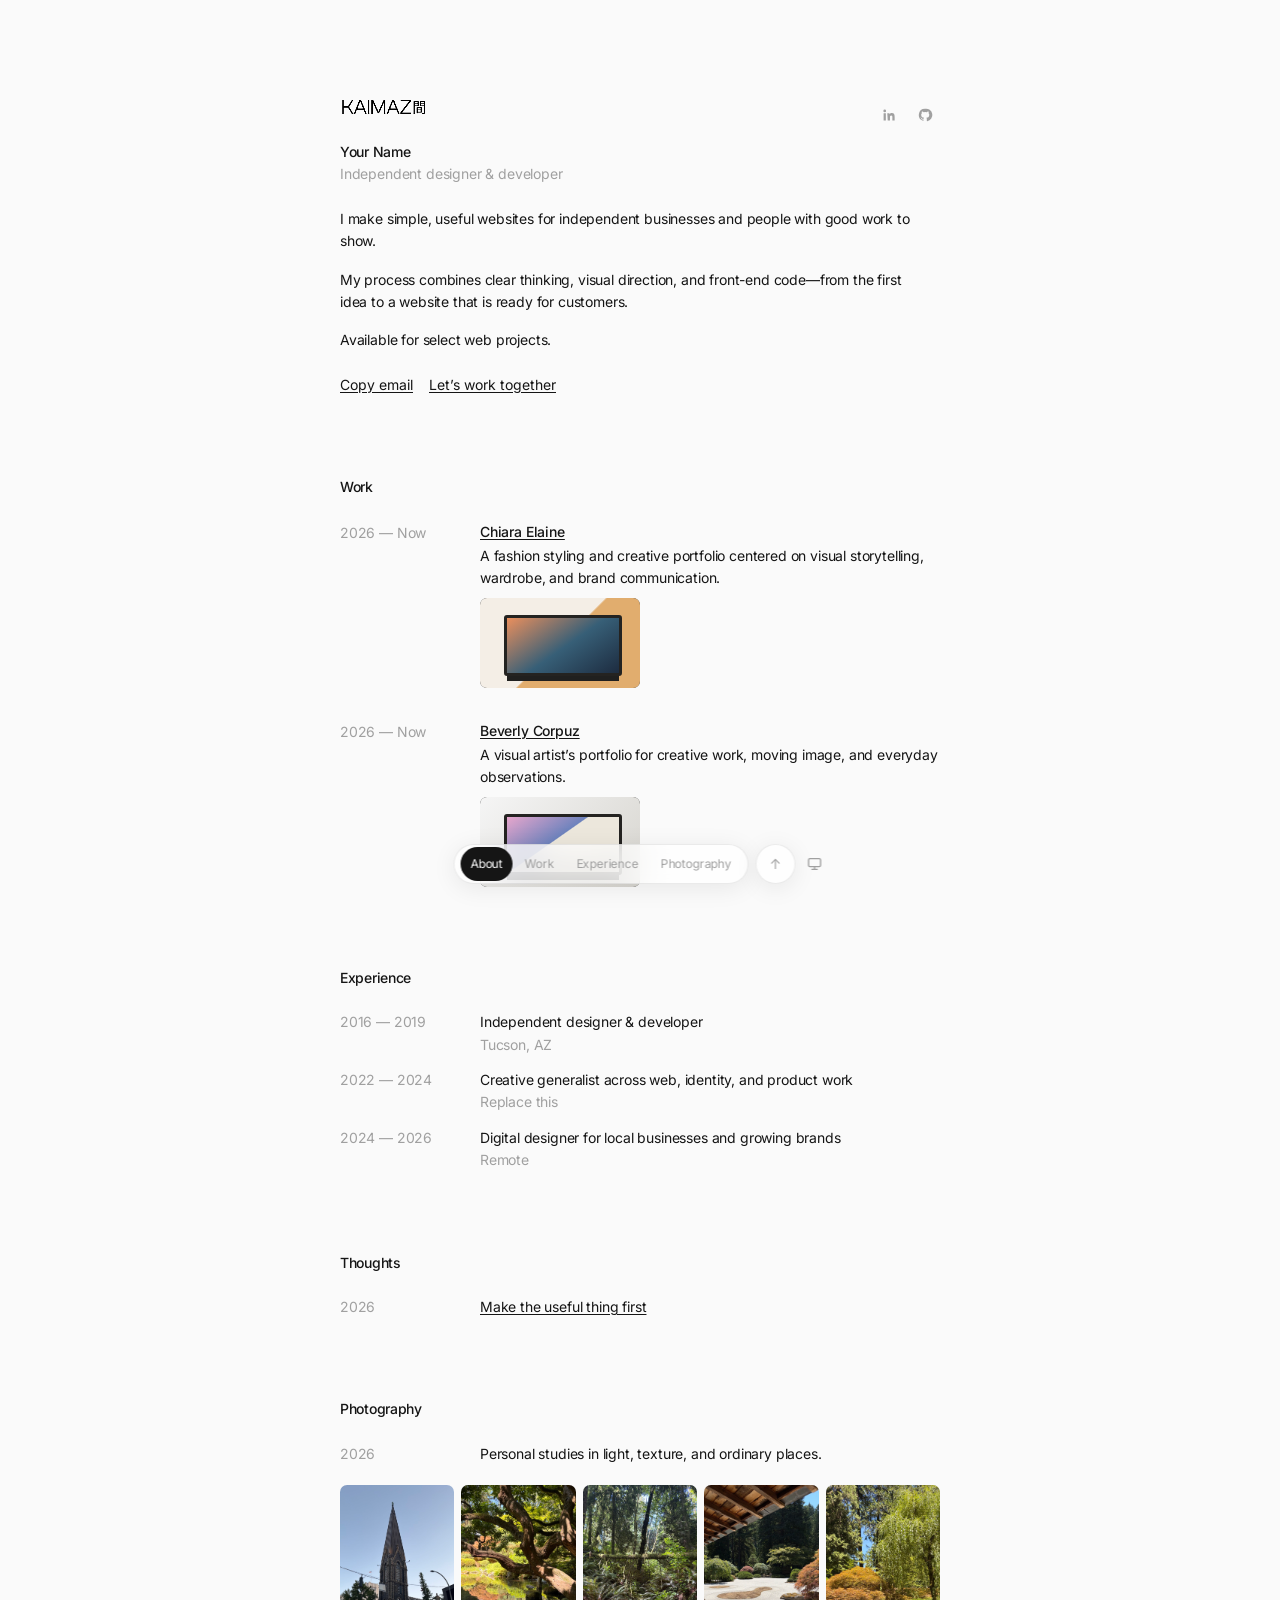
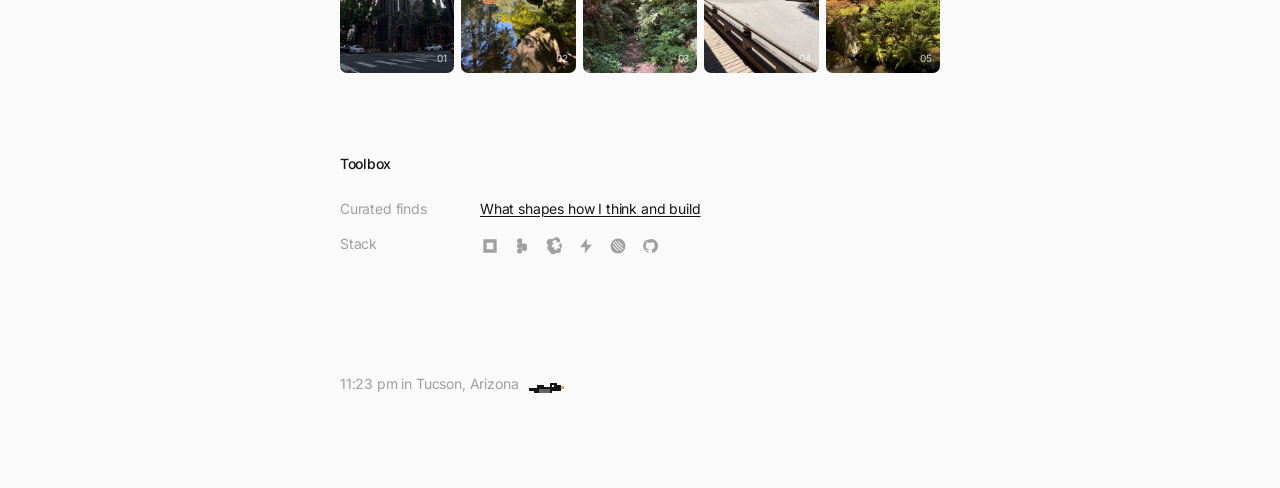
==== industrial/index.html @ 06559978 "Add animated footer bird" ====
<!doctype html>
<html lang="en">
<head>
  <meta charset="UTF-8" />
  <meta name="viewport" content="width=device-width, initial-scale=1" />
  <meta name="description" content="Your Name — independent designer and developer." />
  <title>Your Name — Designer &amp; Developer</title>
  <link rel="preconnect" href="https://fonts.googleapis.com" />
  <link rel="preconnect" href="https://fonts.gstatic.com" crossorigin />
  <link href="https://fonts.googleapis.com/css2?family=Inter:wght@400;500&display=swap" rel="stylesheet" />
  <link rel="stylesheet" href="./styles.css?v=portfolio-replica-9" />
</head>
<body>
  <main class="article">
    <section id="about" class="intro" aria-labelledby="name">
      <div class="intro-top">
        <a class="brand-logo" href="#about" aria-label="Kaimaz home">
          <img class="brand-logo__asset brand-logo__asset--light" src="./assets/kaimaz-logo-light.png" alt="Kaimaz" />
          <img class="brand-logo__asset brand-logo__asset--dark" src="./assets/kaimaz-logo-dark.png" alt="" />
        </a>
        <nav class="social-links" aria-label="Social links">
          <a href="https://www.linkedin.com/" target="_blank" rel="noreferrer" aria-label="LinkedIn"><svg viewBox="0 0 24 24" aria-hidden="true"><path d="M6.3 8.3A1.8 1.8 0 1 0 6.3 4.7a1.8 1.8 0 0 0 0 3.6ZM4.8 9.8h3v9.5h-3zm4.9 0h2.9v1.3h.1c.4-.8 1.4-1.7 3-1.7 3.2 0 3.8 2.1 3.8 4.9v5h-3v-4.4c0-1 0-2.4-1.5-2.4s-1.7 1.1-1.7 2.3v4.5h-3z" fill="currentColor" /></svg></a>
          <a href="https://github.com/zda1-hub" target="_blank" rel="noreferrer" aria-label="GitHub"><svg viewBox="0 0 24 24" aria-hidden="true"><path d="M12 3.8a8.2 8.2 0 0 0-2.6 16c.4.1.6-.2.6-.4v-1.5c-2.4.5-2.9-1-2.9-1-.4-1-.9-1.2-.9-1.2-.8-.5.1-.5.1-.5.9.1 1.4 1 1.4 1 .8 1.3 2 1 2.5.8.1-.6.3-1 .6-1.2-1.9-.2-3.9-.9-3.9-4.1 0-.9.3-1.6.9-2.2-.1-.2-.4-1 .1-2.1 0 0 .7-.2 2.3.8a8 8 0 0 1 4.2 0c1.6-1 2.3-.8 2.3-.8.5 1.1.2 1.9.1 2.1.6.6.9 1.3.9 2.2 0 3.2-2 3.9-3.9 4.1.3.3.6.8.6 1.6v2.4c0 .2.2.5.6.4A8.2 8.2 0 0 0 12 3.8Z" fill="currentColor" /></svg></a>
        </nav>
      </div>
      <h1 id="name">Your Name</h1>
      <p class="role">Independent designer &amp; developer</p>
      <p>I make simple, useful websites for independent businesses and people with good work to show.</p>
      <p>My process combines clear thinking, visual direction, and front-end code—from the first idea to a website that is ready for customers.</p>
      <p>Available for select web projects.</p>
      <p class="contact-actions"><button id="copy-email" type="button">Copy email</button><button class="booking-trigger" id="open-booking" type="button">Let’s work together</button></p>
    </section>

    <section id="projects" class="section work" aria-labelledby="work-heading">
      <h2 id="work-heading">Work</h2>
      <ol class="work-list">
        <li class="work-item">
          <time>2026 — Now</time>
          <div>
            <a class="project-link" href="https://chiaraelaine.com/" target="_blank" rel="noreferrer">Chiara Elaine</a>
            <p>A fashion styling and creative portfolio centered on visual storytelling, wardrobe, and brand communication.</p>
            <button class="preview-trigger" type="button" data-preview="chiara" aria-haspopup="dialog">Open preview of Chiara Elaine</button>
          </div>
        </li>
        <li class="work-item">
          <time>2026 — Now</time>
          <div>
            <a class="project-link" href="https://www.beverlycorpuz.com/" target="_blank" rel="noreferrer">Beverly Corpuz</a>
            <p>A visual artist’s portfolio for creative work, moving image, and everyday observations.</p>
            <button class="preview-trigger" type="button" data-preview="beverly" aria-haspopup="dialog">Open preview of Beverly Corpuz</button>
          </div>
        </li>
      </ol>
    </section>

    <section id="experience" class="section" aria-labelledby="experience-heading">
      <h2 id="experience-heading">Experience</h2>
      <ol class="timeline">
        <li><time>2016 — 2019</time><p>Independent designer &amp; developer</p><small>Tucson, AZ</small></li>
        <li><time>2022 — 2024</time><p>Creative generalist across web, identity, and product work</p><small>Replace this</small></li>
        <li><time>2024 — 2026</time><p>Digital designer for local businesses and growing brands</p><small>Remote</small></li>
      </ol>
    </section>

    <section class="section thoughts" aria-labelledby="thoughts-heading">
      <h2 id="thoughts-heading">Thoughts</h2>
      <ol class="thought-list"><li><time>2026</time><a href="./make-the-useful-thing-first/">Make the useful thing first</a></li></ol>
    </section>

    <section id="photography" class="section photography" aria-labelledby="photography-heading">
      <h2 id="photography-heading">Photography</h2>
      <div class="photo-note"><time>2026</time><p>Personal studies in light, texture, and ordinary places.</p></div>
      <div class="photo-strip" aria-label="Photography studies">
        <figure class="photo"><img src="./assets/photo-church.jpg" alt="Church tower at dusk" /><span>01</span></figure>
        <figure class="photo"><img src="./assets/photo-branches.jpg" alt="Tree branches over water" /><span>02</span></figure>
        <figure class="photo"><img src="./assets/photo-forest.jpg" alt="Forest trail in dappled light" /><span>03</span></figure>
        <figure class="photo"><img src="./assets/photo-garden.jpg" alt="Garden viewed from a wooden pavilion" /><span>04</span></figure>
        <figure class="photo"><img src="./assets/photo-trees.jpg" alt="Evergreen trees and bright leaves" /><span>05</span></figure>
      </div>
    </section>

    <section class="section toolbox" aria-labelledby="toolbox-heading">
      <h2 id="toolbox-heading">Toolbox</h2>
      <div class="tool-row"><span>Curated finds</span><a href="mailto:zakai@kaimaz.com">What shapes how I think and build</a></div>
      <div class="tool-row">
        <span>Stack</span>
        <div class="stack-icons" aria-label="Tools I use">
          <a href="https://paper.design/" target="_blank" rel="noreferrer" aria-label="Paper"><svg viewBox="0 0 24 24" aria-hidden="true"><path d="M4 4h16v16H4zM8 8h8v8H8z" fill="currentColor" fill-rule="evenodd" /></svg></a>
          <a href="https://www.figma.com/" target="_blank" rel="noreferrer" aria-label="Figma"><svg viewBox="0 0 24 24" aria-hidden="true"><path d="M9 3a3 3 0 1 0 0 6h3V3H9Zm3 6H9a3 3 0 1 0 3 3V9Zm0 3a3 3 0 1 0 3-3h-3v3Zm0 0v3a3 3 0 1 0 3-3h-3Zm-3 3a3 3 0 1 0 3 3v-3H9Z" fill="currentColor" /></svg></a>
          <a href="https://chatgpt.com/" target="_blank" rel="noreferrer" aria-label="ChatGPT"><svg viewBox="0 0 24 24" aria-hidden="true"><path d="M12 3.1a4.1 4.1 0 0 1 6.6 4.8 4.1 4.1 0 0 1 1.5 7 4.1 4.1 0 0 1-5.8 5.1 4.1 4.1 0 0 1-7.5-1.8 4.1 4.1 0 0 1-1.5-7A4.1 4.1 0 0 1 9.7 4c.7-.6 1.5-.9 2.3-.9Zm0 2.2a2 2 0 0 0-1.7 3l1.7 1-1.7 1a2 2 0 0 0 0 3.5l1.7-1v2a2 2 0 0 0 3.4 1.4l-.1-2 1.7 1a2 2 0 0 0 1.7-3l-1.7-1 1.7-1a2 2 0 0 0-1.7-3l-1.7 1 .1-2A2 2 0 0 0 12 5.3Z" fill="currentColor" /></svg></a>
          <a href="https://supabase.com/" target="_blank" rel="noreferrer" aria-label="Supabase"><svg viewBox="0 0 24 24" aria-hidden="true"><path d="M13.1 3 5 13.4h6l-.6 7.6L19 10.6h-6z" fill="currentColor" /></svg></a>
          <a href="https://linear.app/" target="_blank" rel="noreferrer" aria-label="Linear"><svg viewBox="0 0 24 24" aria-hidden="true"><circle cx="12" cy="12" r="9" fill="currentColor" /><path d="m6 8 10 10M8 6l10 10M6 12l6 6M12 6l6 6" stroke="var(--bg)" stroke-width="1.25" /></svg></a>
          <a href="https://github.com/zda1-hub" target="_blank" rel="noreferrer" aria-label="GitHub"><svg viewBox="0 0 24 24" aria-hidden="true"><path d="M12 3.8a8.2 8.2 0 0 0-2.6 16c.4.1.6-.2.6-.4v-1.5c-2.4.5-2.9-1-2.9-1-.4-1-.9-1.2-.9-1.2-.8-.5.1-.5.1-.5.9.1 1.4 1 1.4 1 .8 1.3 2 1 2.5.8.1-.6.3-1 .6-1.2-1.9-.2-3.9-.9-3.9-4.1 0-.9.3-1.6.9-2.2-.1-.2-.4-1 .1-2.1 0 0 .7-.2 2.3.8a8 8 0 0 1 4.2 0c1.6-1 2.3-.8 2.3-.8.5 1.1.2 1.9.1 2.1.6.6.9 1.3.9 2.2 0 3.2-2 3.9-3.9 4.1.3.3.6.8.6 1.6v2.4c0 .2.2.5.6.4A8.2 8.2 0 0 0 12 3.8Z" fill="currentColor" /></svg></a>
        </div>
      </div>
    </section>
  </main>

  <footer class="site-footer"><p><span id="local-time">Loading local time</span><span class="status-art is-sleeping" id="work-status" role="img" aria-label="Sleeping"><svg class="bird bird--asleep" viewBox="0 0 40 24" aria-hidden="true" shape-rendering="crispEdges"><path d="M3 16h8v-3h7v2h6v-4h7v2h4v6h-9v2H8v-2H3Z" fill="currentColor" /><path d="M13 17h11v4H13Z" fill="var(--bg)" opacity=".35" /><rect x="26" y="13" width="2" height="2" fill="var(--bg)" /><path d="M35 14h3v3h-3Z" fill="#d3a35b" /></svg><svg class="bird bird--awake" viewBox="0 0 40 24" aria-hidden="true" shape-rendering="crispEdges"><path d="M4 16h8v-4h6v2h6v-5h7v3h4v7h-8v2H9v-2H4Z" fill="currentColor" /><path class="bird-wing" d="M13 13h5V4h4v10h4v4H13Z" fill="currentColor" /><rect x="26" y="11" width="2" height="2" fill="var(--bg)" /><path d="M35 12h3v3h-3Z" fill="#d3a35b" /></svg><span class="bird-zzz" aria-hidden="true"><span>z</span><span>z</span><span>z</span></span></span></p></footer>

  <nav class="dock" aria-label="Site">
    <div class="dock-pill"><a href="#about">About</a><a href="#projects">Work</a><a href="#experience">Experience</a><a href="#photography">Photography</a></div>
    <button class="dock-icon" id="back-to-top" type="button" aria-label="Back to top">↑</button>
    <button class="theme-control" id="theme-toggle" type="button" aria-label="Theme: system">
      <span class="theme-toggle-icons" aria-hidden="true">
        <svg class="theme-icon theme-icon--monitor" viewBox="0 0 24 24" width="16" height="16"><rect x="3" y="4" width="18" height="12" rx="2" /><path d="M8 20h8M12 16v4" /></svg>
        <svg class="theme-icon theme-icon--sun" viewBox="0 0 24 24" width="16" height="16"><circle cx="12" cy="12" r="4" /><path d="M12 2v2M12 20v2M4.93 4.93l1.41 1.41M17.66 17.66l1.41 1.41M2 12h2M20 12h2M4.93 19.07l1.41-1.41M17.66 6.34l1.41-1.41" /></svg>
        <svg class="theme-icon theme-icon--moon" viewBox="0 0 24 24" width="16" height="16"><path d="M20.6 15.5A8.5 8.5 0 0 1 8.5 3.4 8.5 8.5 0 1 0 20.6 15.5Z" /></svg>
      </span>
    </button>
  </nav>

  <dialog class="preview-dialog" id="preview-dialog" aria-labelledby="preview-title">
    <div class="preview-head"><p id="preview-title">Site preview</p><button id="close-preview" type="button" aria-label="Close preview">×</button></div>
    <a id="preview-link" class="preview-window" href="#" target="_blank" rel="noreferrer">
      <img id="preview-image" src="" alt="" />
      <span>View live website ↗</span>
    </a>
  </dialog>
  <dialog class="booking-dialog" id="booking-dialog" aria-labelledby="booking-title">
    <div class="booking-head"><div><p id="booking-title">Book a Google Meet</p><small>All times are Tucson, Arizona time.</small></div><button id="close-booking" type="button" aria-label="Close booking">×</button></div>
    <div class="booking-body">
      <p>Choose a weekday, then a time.</p>
      <div class="booking-days" id="booking-days" aria-label="Available weekdays"></div>
      <div class="booking-times" aria-label="Available times"><button type="button" data-hour="18">6:00 PM</button><button type="button" data-hour="19">7:00 PM</button></div>
      <p class="booking-selection" id="booking-selection" aria-live="polite">Select a time to continue.</p>
      <a class="calendar-link" id="calendar-link" href="#" target="_blank" rel="noreferrer" hidden>Continue in Google Calendar ↗</a>
    </div>
  </dialog>
  <div id="toast" class="toast" role="status" aria-live="polite"></div>
  <script src="./script.js?v=portfolio-replica-6"></script>
</body>
</html>
---- industrial/styles.css ----
:root {
  color-scheme: dark;
  --bg: #111;
  --text: #f5f5f5;
  --muted: #898989;
  --edge: rgba(245, 245, 245, .1);
  --dock: rgba(32, 32, 32, .72);
}

:root[data-theme="light"] {
  color-scheme: light;
  --bg: #fafafa;
  --text: #151515;
  --muted: #a0a0a0;
  --edge: rgba(0, 0, 0, .08);
  --dock: rgba(255, 255, 255, .72);
}

@media (prefers-color-scheme: light) {
  :root[data-theme="system"] {
    color-scheme: light;
    --bg: #fafafa;
    --text: #151515;
    --muted: #a0a0a0;
    --edge: rgba(0, 0, 0, .08);
    --dock: rgba(255, 255, 255, .72);
  }
}

* { box-sizing: border-box; }
html { scroll-behavior: smooth; }
body { margin: 0; min-width: 320px; background: var(--bg); color: var(--text); font: 14px/1.6 Inter, Arial, sans-serif; letter-spacing: -.012em; transition: color .2s ease, background .2s ease; }
button, a { color: inherit; font: inherit; }
a { text-underline-offset: 2px; }
button { cursor: pointer; }

.article, .site-footer { width: min(600px, calc(100% - 32px)); margin: 0 auto; }
.article { padding: 100px 0 112px; }
.section { margin-top: 80px; }
h1, h2, p { margin-top: 0; }
h1 { margin-bottom: 0; font-size: 14px; font-weight: 500; letter-spacing: -.02em; }
h2 { margin-bottom: 22px; font-size: 14px; font-weight: 500; letter-spacing: -.02em; }

.intro { max-width: 596px; }
.intro-top { display: flex; align-items: flex-start; justify-content: space-between; gap: 24px; margin-bottom: 15px; }
.brand-logo { display: inline-block; line-height: 0; }
.brand-logo__asset { display: block; width: 87px; height: auto; border-radius: 1px; filter: contrast(2); transition: transform .18s ease; }
.brand-logo__asset--light { display: none; }
.brand-logo__asset--light { mix-blend-mode: multiply; }
.brand-logo__asset--dark { mix-blend-mode: screen; }
.brand-logo:hover .brand-logo__asset, .brand-logo:focus-visible .brand-logo__asset { transform: translateY(-2px); }
.social-links { display: flex; align-items: center; gap: 14px; padding-top: 4px; }
.social-links a { display: grid; width: 22px; height: 22px; color: var(--muted); place-items: center; transition: color .15s ease; }
.social-links svg { display: block; width: 18px; height: 18px; }
.social-links a:hover, .social-links a:focus-visible { color: var(--text); }

/* The supplied light and dark marks retain their original letterforms; contrast removes their faint guide grid. */
:root[data-theme="light"] .brand-logo__asset--dark { display: none; }
:root[data-theme="light"] .brand-logo__asset--light { display: block; }
@media (prefers-color-scheme: light) {
  :root[data-theme="system"] .brand-logo__asset--dark { display: none; }
  :root[data-theme="system"] .brand-logo__asset--light { display: block; }
}
.role { margin-bottom: 22px; color: var(--muted); }
.intro > p:not(.role):not(.contact-actions) { max-width: 570px; margin-bottom: 16px; }
.contact-actions { display: flex; gap: 16px; margin: 22px 0 0; }
.contact-actions button { padding: 0; border: 0; background: transparent; text-decoration: underline; text-underline-offset: 2px; }

.work-list, .timeline, .thought-list { padding: 0; margin: 0; list-style: none; }
.work-list { display: grid; gap: 32px; }
.work-item { display: grid; grid-template-columns: 120px minmax(0, 1fr); gap: 20px; }
.work-item time, .timeline time, .thought-list time, .photo-note time, .tool-row > span { color: var(--muted); }
.work-item time { padding-top: 1px; white-space: nowrap; }
.project-link { display: inline-block; margin-bottom: 2px; font-weight: 500; }
.work-item p { margin-bottom: 8px; }
.preview-trigger { position: relative; display: block; width: 160px; height: 90px; padding: 0; overflow: hidden; border: 0; border-radius: 7px; background: #2b2b2b; color: transparent; text-align: left; }
.preview-trigger::before, .preview-trigger::after { position: absolute; content: ""; }
.preview-trigger::before { inset: 0; background: linear-gradient(135deg, #f4eee6 0 50%, #e1ad6e 51% 100%); }
.preview-trigger::after { top: 17px; left: 24px; width: 112px; height: 55px; border: 3px solid #242321; border-radius: 3px; background: linear-gradient(145deg, #ea8f5d, #375f77 52%, #1d2c40); box-shadow: 0 8px 0 -3px #20201f; }
.work-item:nth-child(2) .preview-trigger::before { background: linear-gradient(135deg, #f5f5f5, #d6d4ce); }
.work-item:nth-child(2) .preview-trigger::after { background: linear-gradient(145deg, #e7a6cc, #6e83bd 42%, #ece7dc 43%); }
.preview-trigger:hover::after, .preview-trigger:focus-visible::after { transform: scale(1.04); }

.timeline { display: grid; gap: 13px; }
.timeline li { display: grid; grid-template-columns: 120px minmax(0, 1fr); column-gap: 20px; }
.timeline p { margin: 0; }
.timeline small { grid-column: 2; color: var(--muted); font-size: inherit; }
.thought-list li { display: grid; grid-template-columns: 120px minmax(0, 1fr); gap: 20px; }

.photo-note { display: grid; grid-template-columns: 120px minmax(0, 1fr); gap: 20px; margin-bottom: 20px; }
.photo-note p { margin: 0; }
.photo-strip { display: grid; grid-template-columns: repeat(5, minmax(96px, 1fr)); gap: 7px; width: 100%; overflow: hidden; }
.photo { position: relative; height: 188px; margin: 0; overflow: hidden; border-radius: 7px; background: #2d343c; }
.photo img { display: block; width: 100%; height: 100%; object-fit: cover; transition: transform .3s ease; }
.photo span { position: absolute; right: 8px; bottom: 7px; color: white; font-size: 10px; opacity: .78; }
.photo:hover img { transform: scale(1.07); }

.toolbox { padding-bottom: 4px; }
.tool-row { display: grid; grid-template-columns: 120px minmax(0, 1fr); gap: 20px; margin-top: 13px; }
.tool-row p { margin: 0; color: var(--muted); }
.stack-icons { display: flex; flex-wrap: wrap; align-items: center; gap: 12px; margin-top: 3px; }
.stack-icons a { position: relative; display: grid; width: 20px; height: 20px; color: var(--muted); place-items: center; transition: color .15s ease, transform .15s ease; }
.stack-icons a:hover, .stack-icons a:focus-visible { color: var(--text); transform: translateY(-2px); }
.stack-icons svg { display: block; width: 20px; height: 20px; }
.stack-icons a::after { position: absolute; z-index: 2; bottom: calc(100% + 6px); left: 50%; padding: 3px 5px; border: 1px solid var(--edge); border-radius: 4px; background: var(--bg); color: var(--text); content: attr(aria-label); font-size: 10px; line-height: 1.2; opacity: 0; pointer-events: none; transform: translate(-50%, 3px); transition: .15s ease; white-space: nowrap; }
.stack-icons a:hover::after, .stack-icons a:focus-visible::after { opacity: 1; transform: translate(-50%, 0); }

.site-footer { padding-bottom: 92px; color: var(--muted); }
.site-footer p { margin: 0; }
.status-art { position: relative; display: inline-block; width: 40px; height: 24px; margin-left: 8px; vertical-align: -7px; color: var(--text); }
.bird { position: absolute; inset: 0; display: block; width: 40px; height: 24px; image-rendering: pixelated; }
.bird--awake { display: none; }
.bird--asleep { animation: bird-doze 1.8s steps(4, end) infinite; }
.bird-zzz { position: absolute; top: 0; left: 24px; width: 0; height: 0; }
.bird-zzz span { position: absolute; display: block; color: var(--text); font: 700 10px/1 Inter, sans-serif; opacity: 0; animation: bird-z 3.2s ease-out infinite; }
.bird-zzz span:nth-child(1) { animation-delay: 0s; }
.bird-zzz span:nth-child(2) { animation-delay: 1.05s; }
.bird-zzz span:nth-child(3) { animation-delay: 2.1s; }
.status-art.is-working .bird--asleep, .status-art.is-working .bird-zzz { display: none; }
.status-art.is-working .bird--awake { display: block; animation: bird-hover .8s steps(2, end) infinite; }
.status-art.is-working .bird-wing { animation: bird-wing .5s steps(2, end) infinite; transform-origin: 17px 14px; }
@keyframes bird-doze { 0%, 100% { transform: translateY(0); } 50% { transform: translateY(1px); } }
@keyframes bird-z { 0% { opacity: 0; transform: translate(0, 0) scale(.55); } 18% { opacity: 1; } 78% { opacity: .85; } 100% { opacity: 0; transform: translate(8px, -14px) scale(1.12); } }
@keyframes bird-hover { 0%, 100% { transform: translateY(0); } 50% { transform: translateY(-2px); } }
@keyframes bird-wing { 50% { transform: translateY(-3px) rotate(-7deg); } }

.dock { position: fixed; z-index: 4; bottom: 16px; left: 50%; display: flex; align-items: center; gap: 7px; transform: translateX(-50%); }
.dock-pill, .dock-icon { height: 40px; border: 1px solid var(--edge); border-radius: 999px; background: var(--dock); box-shadow: 0 4px 24px rgba(0, 0, 0, .08); backdrop-filter: blur(18px); -webkit-backdrop-filter: blur(18px); }
.dock-pill { display: flex; align-items: center; gap: 2px; padding: 4px 6px; }
.dock-pill a { padding: 7px 10px; border-radius: 999px; color: var(--muted); font-size: 12px; text-decoration: none; white-space: nowrap; }
.dock-pill a:hover, .dock-pill a:focus-visible, .dock-pill a.is-active { background: var(--text); color: var(--bg); }
.dock-icon { min-width: 40px; padding: 0 11px; color: var(--muted); font-size: 14px; }
.dock-icon:hover, .dock-icon:focus-visible { color: var(--text); border-color: var(--text); }
.theme-control { display: flex; align-items: center; justify-content: center; width: 24px; height: 24px; padding: 0; border: 0; background: transparent; color: var(--muted); }
.theme-control:hover, .theme-control:focus-visible { color: var(--text); }
.theme-toggle-icons { position: relative; display: block; width: 16px; height: 16px; }
.theme-icon { position: absolute; inset: 0; display: block; width: 16px; height: 16px; fill: none; opacity: 0; stroke: currentColor; stroke-linecap: round; stroke-linejoin: round; stroke-width: 2; transition: opacity .2s cubic-bezier(.23, 1, .32, 1); }
.theme-control[data-theme-choice="system"] .theme-icon--monitor,
.theme-control[data-theme-choice="light"] .theme-icon--sun,
.theme-control[data-theme-choice="dark"] .theme-icon--moon { opacity: 1; }
.theme-control.is-switching .theme-icon--active { animation: theme-icon-pop .2s cubic-bezier(.23, 1, .32, 1); }
@keyframes theme-icon-pop { 0% { opacity: 0; transform: scale(.88) rotate(-8deg); } 55% { opacity: 1; transform: scale(1.09) rotate(8deg); } 100% { opacity: 1; transform: none; } }

.preview-dialog { width: min(580px, calc(100% - 32px)); padding: 0; overflow: hidden; border: 1px solid var(--edge); border-radius: 10px; background: var(--bg); color: var(--text); box-shadow: 0 24px 80px rgba(0, 0, 0, .4); }
.preview-dialog::backdrop { background: rgba(0, 0, 0, .58); backdrop-filter: blur(3px); }
.preview-head { display: flex; align-items: center; justify-content: space-between; padding: 12px 14px; border-bottom: 1px solid var(--edge); }
.preview-head p { margin: 0; font-size: 12px; }
.preview-head button { width: 28px; height: 28px; border: 0; border-radius: 50%; background: transparent; color: inherit; font-size: 20px; }
.preview-window { display: block; color: inherit; text-decoration: none; }
.preview-window img { display: block; width: 100%; height: min(50vh, 350px); object-fit: cover; object-position: top; background: #f5f5f5; }
.preview-window span { display: block; padding: 12px 14px; border-top: 1px solid var(--edge); font-size: 12px; }

.booking-dialog { width: min(460px, calc(100% - 32px)); padding: 0; overflow: hidden; border: 1px solid var(--edge); border-radius: 10px; background: var(--bg); color: var(--text); box-shadow: 0 24px 80px rgba(0, 0, 0, .4); }
.booking-dialog::backdrop { background: rgba(0, 0, 0, .58); backdrop-filter: blur(3px); }
.booking-head { display: flex; align-items: flex-start; justify-content: space-between; gap: 20px; padding: 14px; border-bottom: 1px solid var(--edge); }
.booking-head p { margin: 0; font-size: 14px; font-weight: 500; }
.booking-head small { color: var(--muted); font-size: 11px; }
.booking-head button { width: 28px; height: 28px; padding: 0; border: 0; border-radius: 50%; background: transparent; color: var(--text); font-size: 20px; line-height: 1; }
.booking-body { padding: 14px; }
.booking-body > p:first-child { margin-bottom: 12px; color: var(--muted); }
.booking-days { display: grid; grid-template-columns: repeat(5, minmax(0, 1fr)); gap: 6px; }
.booking-days button, .booking-times button { min-height: 49px; padding: 6px; border: 1px solid var(--edge); border-radius: 6px; background: transparent; color: var(--text); text-align: center; }
.booking-days button span { display: block; color: var(--muted); font-size: 10px; }
.booking-days button strong { display: block; margin-top: 2px; font-size: 12px; font-weight: 500; }
.booking-days button:hover, .booking-days button:focus-visible, .booking-days button[aria-pressed="true"], .booking-times button:hover, .booking-times button:focus-visible, .booking-times button[aria-pressed="true"] { border-color: var(--text); background: var(--text); color: var(--bg); }
.booking-days button[aria-pressed="true"] span { color: var(--bg); }
.booking-times { display: grid; grid-template-columns: repeat(2, minmax(0, 1fr)); gap: 7px; margin-top: 10px; }
.booking-times button { min-height: 39px; }
.booking-selection { min-height: 20px; margin: 13px 0 8px; color: var(--muted); font-size: 12px; }
.calendar-link { display: inline-block; padding: 7px 10px; border-radius: 5px; background: var(--text); color: var(--bg); font-size: 12px; text-decoration: none; }

.toast { position: fixed; z-index: 6; bottom: 65px; left: 50%; padding: 8px 11px; border: 1px solid var(--edge); border-radius: 5px; background: var(--text); color: var(--bg); font-size: 12px; opacity: 0; pointer-events: none; transform: translate(-50%, 7px); transition: .2s ease; }
.toast.is-visible { opacity: 1; transform: translate(-50%, 0); }
:focus-visible { outline: 2px solid var(--text); outline-offset: 3px; }

@media (max-width: 640px) {
  .article { padding-top: 72px; }
  .section { margin-top: 64px; }
  .work-item, .timeline li, .thought-list li, .photo-note, .tool-row { grid-template-columns: 1fr; gap: 5px; }
  .timeline small { grid-column: auto; }
  .photo-strip { grid-template-columns: repeat(5, 116px); margin-right: -16px; width: calc(100% + 16px); }
  .photo { height: 168px; }
  .intro-top { gap: 16px; }
  .brand-logo__asset { width: 73px; }
  .social-links { gap: 10px; }
  .dock { bottom: 10px; width: calc(100% - 20px); justify-content: center; gap: 5px; }
  .dock-pill { max-width: calc(100% - 84px); overflow-x: auto; }
  .dock-pill a { padding: 7px 9px; font-size: 11px; }
  .dock-icon { min-width: 36px; height: 36px; padding: 0 9px; }
  .theme-control { width: 24px; height: 24px; }
  .booking-days { grid-template-columns: repeat(3, minmax(0, 1fr)); }
}

@media (prefers-reduced-motion: reduce) { *, *::before, *::after { scroll-behavior: auto !important; transition-duration: .01ms !important; animation-duration: .01ms !important; } }
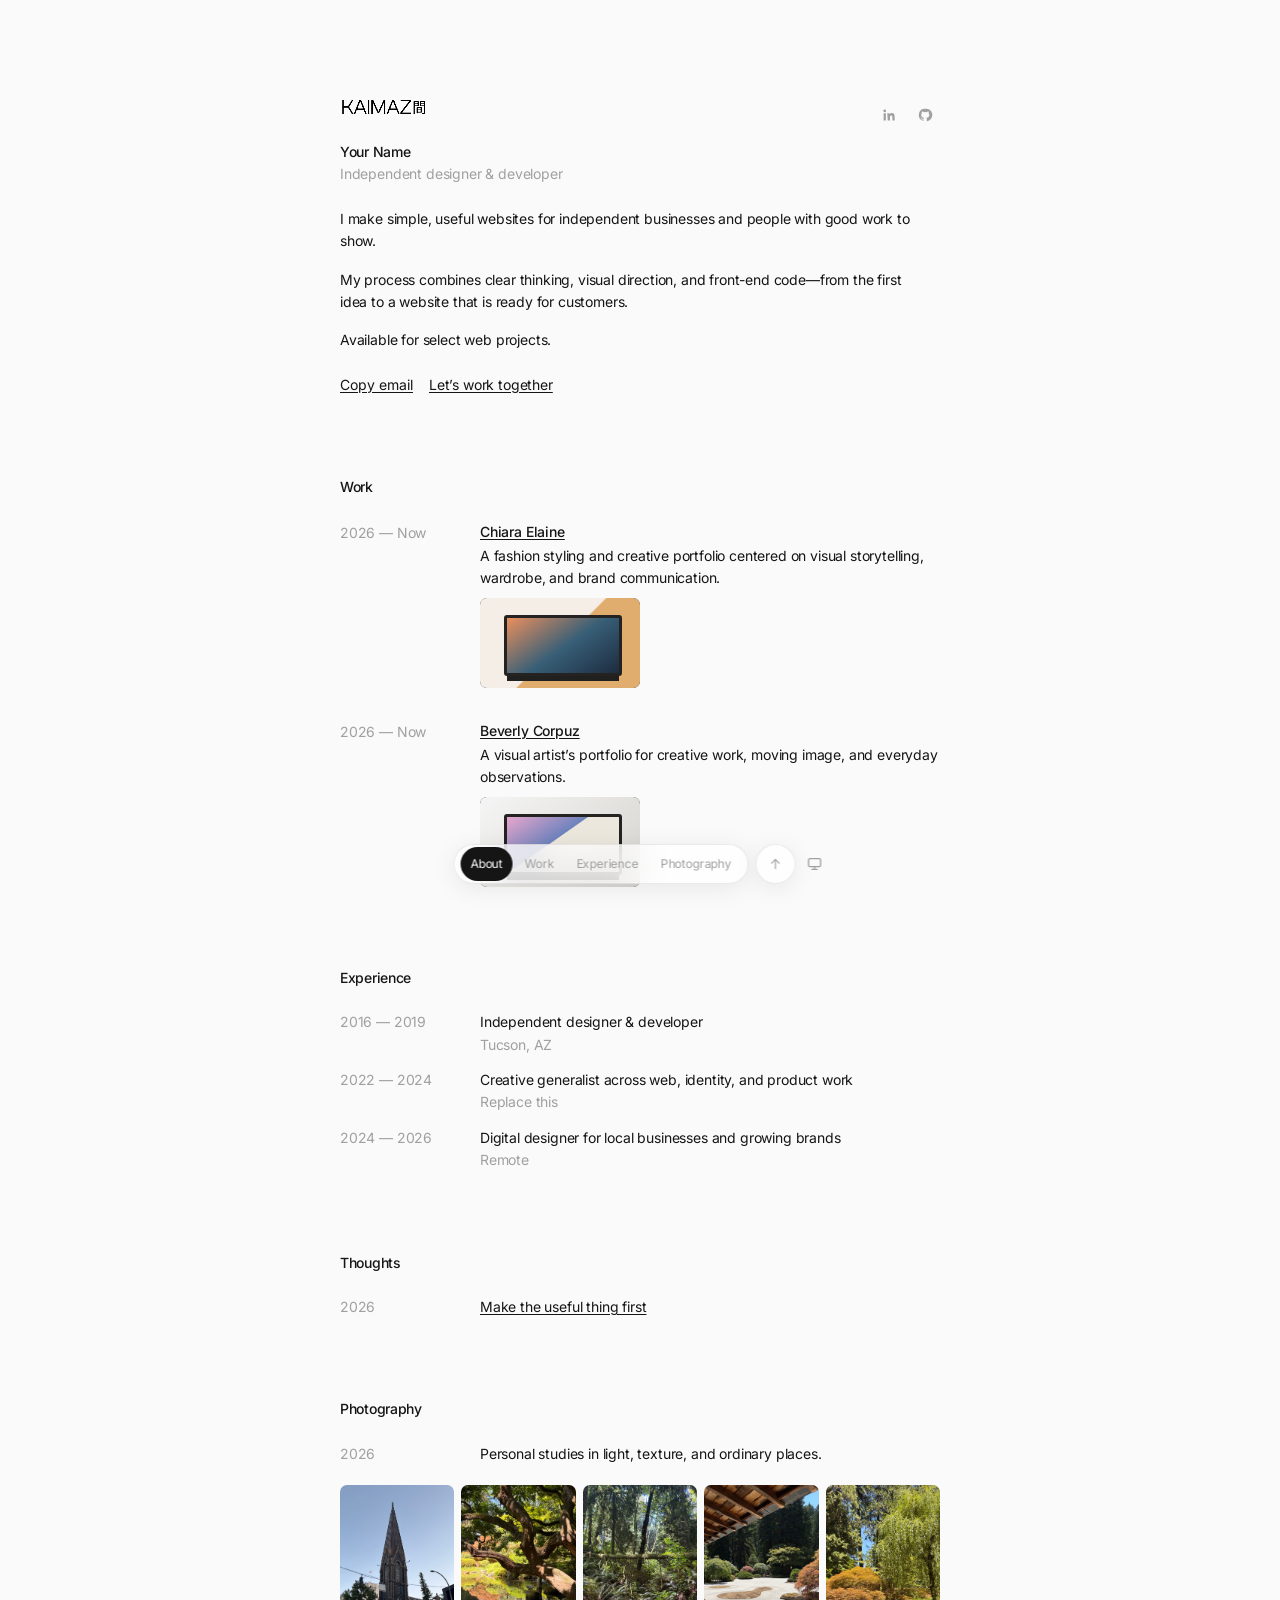
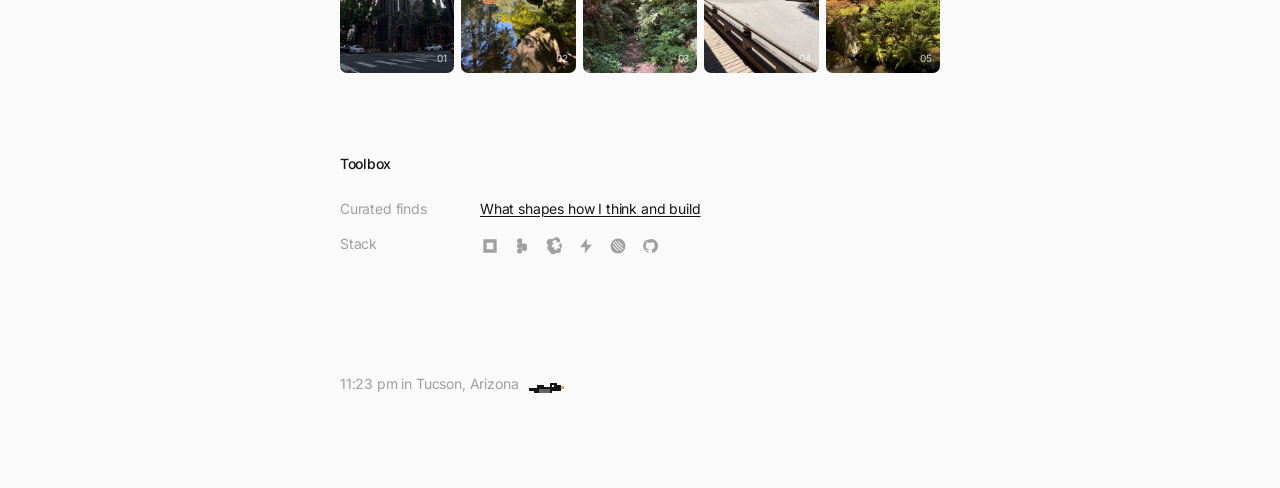
==== commit d8889492: "Link contact CTA to Cal.com" ====
--- a/industrial/index.html
+++ b/industrial/index.html
@@ -8,7 +8,7 @@
   <link rel="preconnect" href="https://fonts.googleapis.com" />
   <link rel="preconnect" href="https://fonts.gstatic.com" crossorigin />
   <link href="https://fonts.googleapis.com/css2?family=Inter:wght@400;500&display=swap" rel="stylesheet" />
-  <link rel="stylesheet" href="./styles.css?v=portfolio-replica-9" />
+  <link rel="stylesheet" href="./styles.css?v=portfolio-replica-10" />
 </head>
 <body>
   <main class="article">
@@ -28,7 +28,7 @@
       <p>I make simple, useful websites for independent businesses and people with good work to show.</p>
       <p>My process combines clear thinking, visual direction, and front-end code—from the first idea to a website that is ready for customers.</p>
       <p>Available for select web projects.</p>
-      <p class="contact-actions"><button id="copy-email" type="button">Copy email</button><button class="booking-trigger" id="open-booking" type="button">Let’s work together</button></p>
+      <p class="contact-actions"><button id="copy-email" type="button">Copy email</button><a href="https://cal.com/kaimaz/30min">Let’s work together</a></p>
     </section>
 
     <section id="projects" class="section work" aria-labelledby="work-heading">
@@ -117,17 +117,7 @@
       <span>View live website ↗</span>
     </a>
   </dialog>
-  <dialog class="booking-dialog" id="booking-dialog" aria-labelledby="booking-title">
-    <div class="booking-head"><div><p id="booking-title">Book a Google Meet</p><small>All times are Tucson, Arizona time.</small></div><button id="close-booking" type="button" aria-label="Close booking">×</button></div>
-    <div class="booking-body">
-      <p>Choose a weekday, then a time.</p>
-      <div class="booking-days" id="booking-days" aria-label="Available weekdays"></div>
-      <div class="booking-times" aria-label="Available times"><button type="button" data-hour="18">6:00 PM</button><button type="button" data-hour="19">7:00 PM</button></div>
-      <p class="booking-selection" id="booking-selection" aria-live="polite">Select a time to continue.</p>
-      <a class="calendar-link" id="calendar-link" href="#" target="_blank" rel="noreferrer" hidden>Continue in Google Calendar ↗</a>
-    </div>
-  </dialog>
   <div id="toast" class="toast" role="status" aria-live="polite"></div>
-  <script src="./script.js?v=portfolio-replica-6"></script>
+  <script src="./script.js?v=portfolio-replica-7"></script>
 </body>
 </html>
--- a/industrial/styles.css
+++ b/industrial/styles.css
@@ -150,25 +150,6 @@
 .preview-window img { display: block; width: 100%; height: min(50vh, 350px); object-fit: cover; object-position: top; background: #f5f5f5; }
 .preview-window span { display: block; padding: 12px 14px; border-top: 1px solid var(--edge); font-size: 12px; }
 
-.booking-dialog { width: min(460px, calc(100% - 32px)); padding: 0; overflow: hidden; border: 1px solid var(--edge); border-radius: 10px; background: var(--bg); color: var(--text); box-shadow: 0 24px 80px rgba(0, 0, 0, .4); }
-.booking-dialog::backdrop { background: rgba(0, 0, 0, .58); backdrop-filter: blur(3px); }
-.booking-head { display: flex; align-items: flex-start; justify-content: space-between; gap: 20px; padding: 14px; border-bottom: 1px solid var(--edge); }
-.booking-head p { margin: 0; font-size: 14px; font-weight: 500; }
-.booking-head small { color: var(--muted); font-size: 11px; }
-.booking-head button { width: 28px; height: 28px; padding: 0; border: 0; border-radius: 50%; background: transparent; color: var(--text); font-size: 20px; line-height: 1; }
-.booking-body { padding: 14px; }
-.booking-body > p:first-child { margin-bottom: 12px; color: var(--muted); }
-.booking-days { display: grid; grid-template-columns: repeat(5, minmax(0, 1fr)); gap: 6px; }
-.booking-days button, .booking-times button { min-height: 49px; padding: 6px; border: 1px solid var(--edge); border-radius: 6px; background: transparent; color: var(--text); text-align: center; }
-.booking-days button span { display: block; color: var(--muted); font-size: 10px; }
-.booking-days button strong { display: block; margin-top: 2px; font-size: 12px; font-weight: 500; }
-.booking-days button:hover, .booking-days button:focus-visible, .booking-days button[aria-pressed="true"], .booking-times button:hover, .booking-times button:focus-visible, .booking-times button[aria-pressed="true"] { border-color: var(--text); background: var(--text); color: var(--bg); }
-.booking-days button[aria-pressed="true"] span { color: var(--bg); }
-.booking-times { display: grid; grid-template-columns: repeat(2, minmax(0, 1fr)); gap: 7px; margin-top: 10px; }
-.booking-times button { min-height: 39px; }
-.booking-selection { min-height: 20px; margin: 13px 0 8px; color: var(--muted); font-size: 12px; }
-.calendar-link { display: inline-block; padding: 7px 10px; border-radius: 5px; background: var(--text); color: var(--bg); font-size: 12px; text-decoration: none; }
-
 .toast { position: fixed; z-index: 6; bottom: 65px; left: 50%; padding: 8px 11px; border: 1px solid var(--edge); border-radius: 5px; background: var(--text); color: var(--bg); font-size: 12px; opacity: 0; pointer-events: none; transform: translate(-50%, 7px); transition: .2s ease; }
 .toast.is-visible { opacity: 1; transform: translate(-50%, 0); }
 :focus-visible { outline: 2px solid var(--text); outline-offset: 3px; }
@@ -188,7 +169,6 @@
   .dock-pill a { padding: 7px 9px; font-size: 11px; }
   .dock-icon { min-width: 36px; height: 36px; padding: 0 9px; }
   .theme-control { width: 24px; height: 24px; }
-  .booking-days { grid-template-columns: repeat(3, minmax(0, 1fr)); }
 }
 
 @media (prefers-reduced-motion: reduce) { *, *::before, *::after { scroll-behavior: auto !important; transition-duration: .01ms !important; animation-duration: .01ms !important; } }
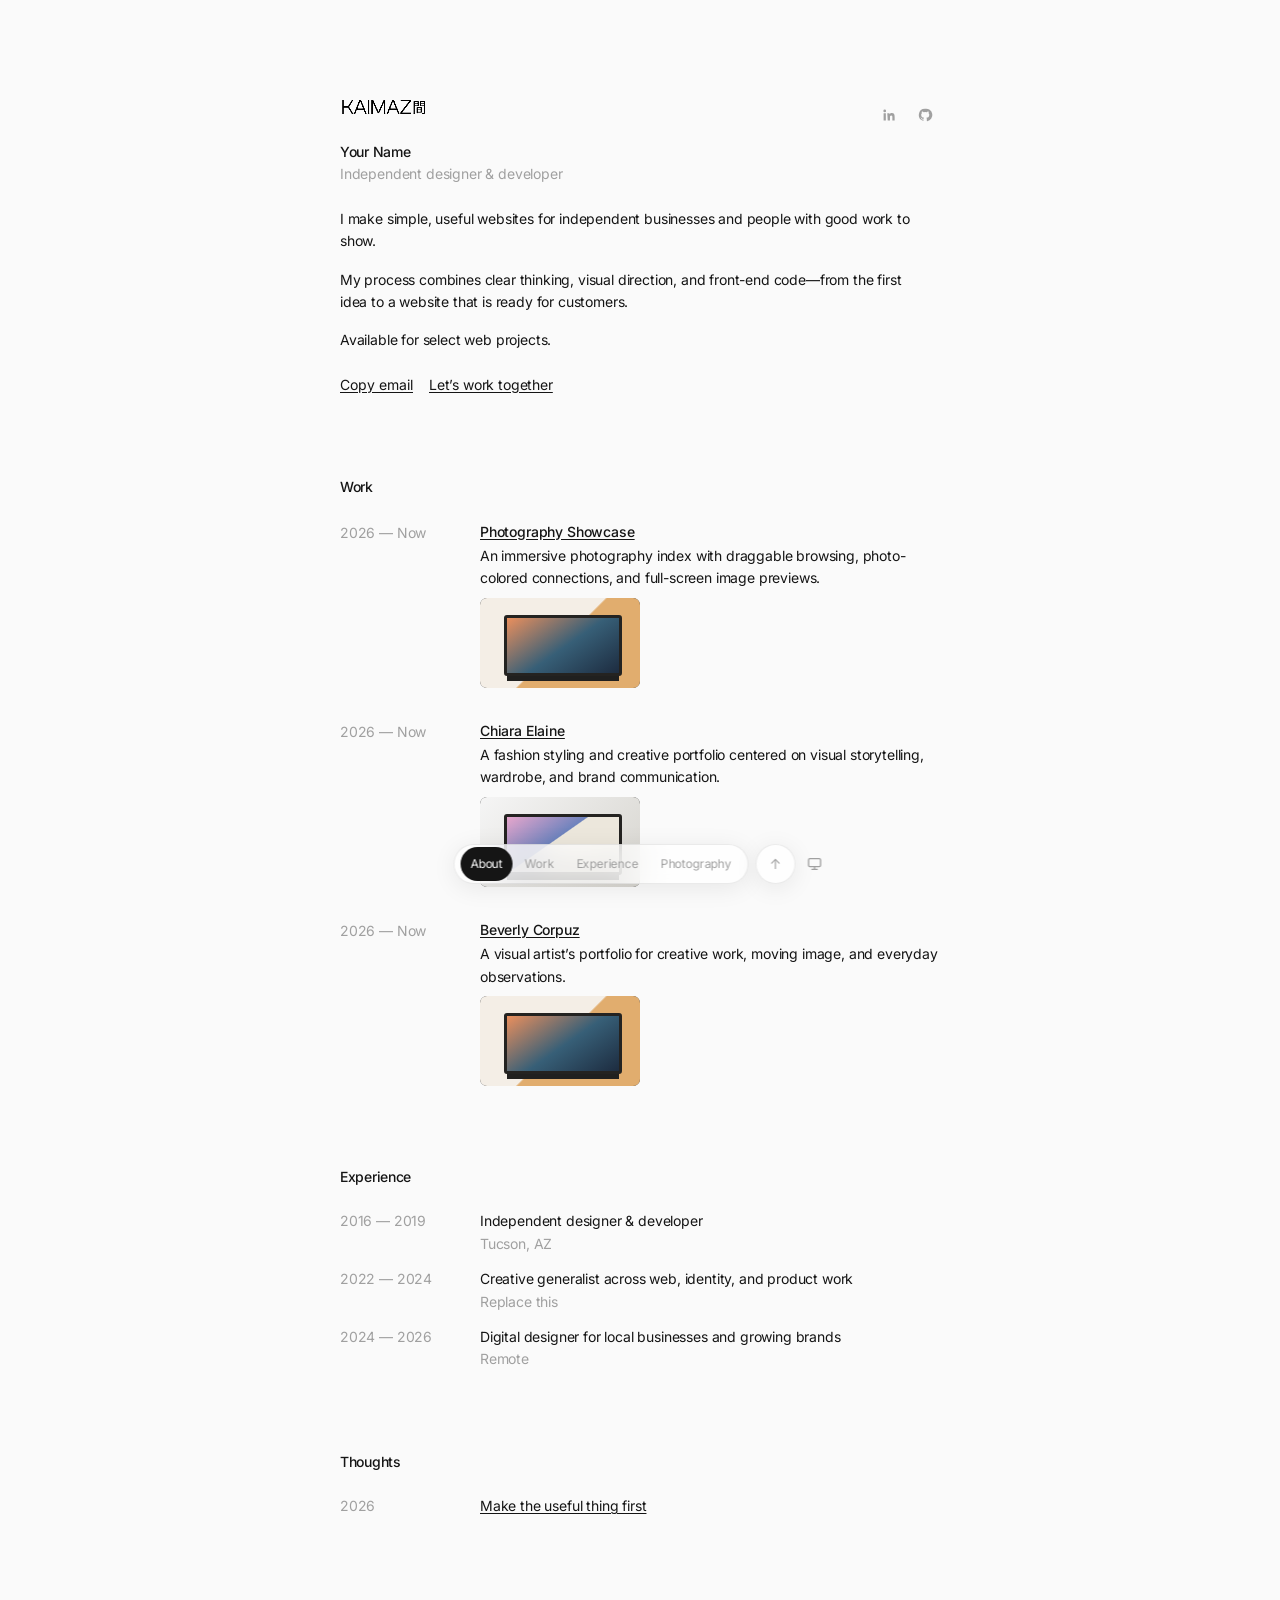
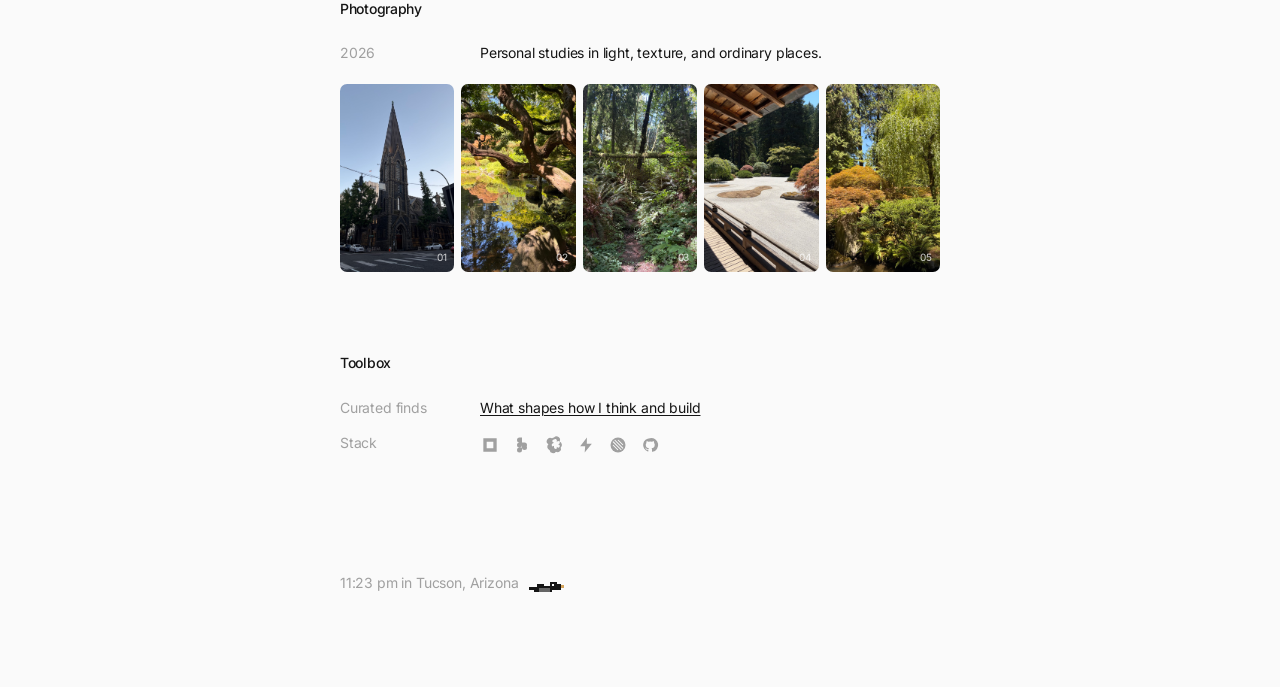
==== commit 46200eb7: "Add photography showcase template" ====
--- a/industrial/index.html
+++ b/industrial/index.html
@@ -28,12 +28,20 @@
       <p>I make simple, useful websites for independent businesses and people with good work to show.</p>
       <p>My process combines clear thinking, visual direction, and front-end code—from the first idea to a website that is ready for customers.</p>
       <p>Available for select web projects.</p>
-      <p class="contact-actions"><button id="copy-email" type="button">Copy email</button><a href="https://cal.com/kaimaz/30min">Let’s work together</a></p>
+      <p class="contact-actions"><button id="copy-email" type="button">Copy email</button><a href="#" data-cal-link="kaimaz/30min" data-cal-namespace="kaimaz-booking" data-cal-config='{"layout":"month_view"}'>Let’s work together</a></p>
     </section>
 
     <section id="projects" class="section work" aria-labelledby="work-heading">
       <h2 id="work-heading">Work</h2>
       <ol class="work-list">
+        <li class="work-item">
+          <time>2026 — Now</time>
+          <div>
+            <a class="project-link" href="../liquid-glass/" target="_blank" rel="noreferrer">Photography Showcase</a>
+            <p>An immersive photography index with draggable browsing, photo-colored connections, and full-screen image previews.</p>
+            <button class="preview-trigger" type="button" data-preview="photography" aria-haspopup="dialog">Open preview of Photography Showcase</button>
+          </div>
+        </li>
         <li class="work-item">
           <time>2026 — Now</time>
           <div>
@@ -118,6 +126,6 @@
     </a>
   </dialog>
   <div id="toast" class="toast" role="status" aria-live="polite"></div>
-  <script src="./script.js?v=portfolio-replica-7"></script>
+  <script src="./script.js?v=portfolio-replica-8"></script>
 </body>
 </html>
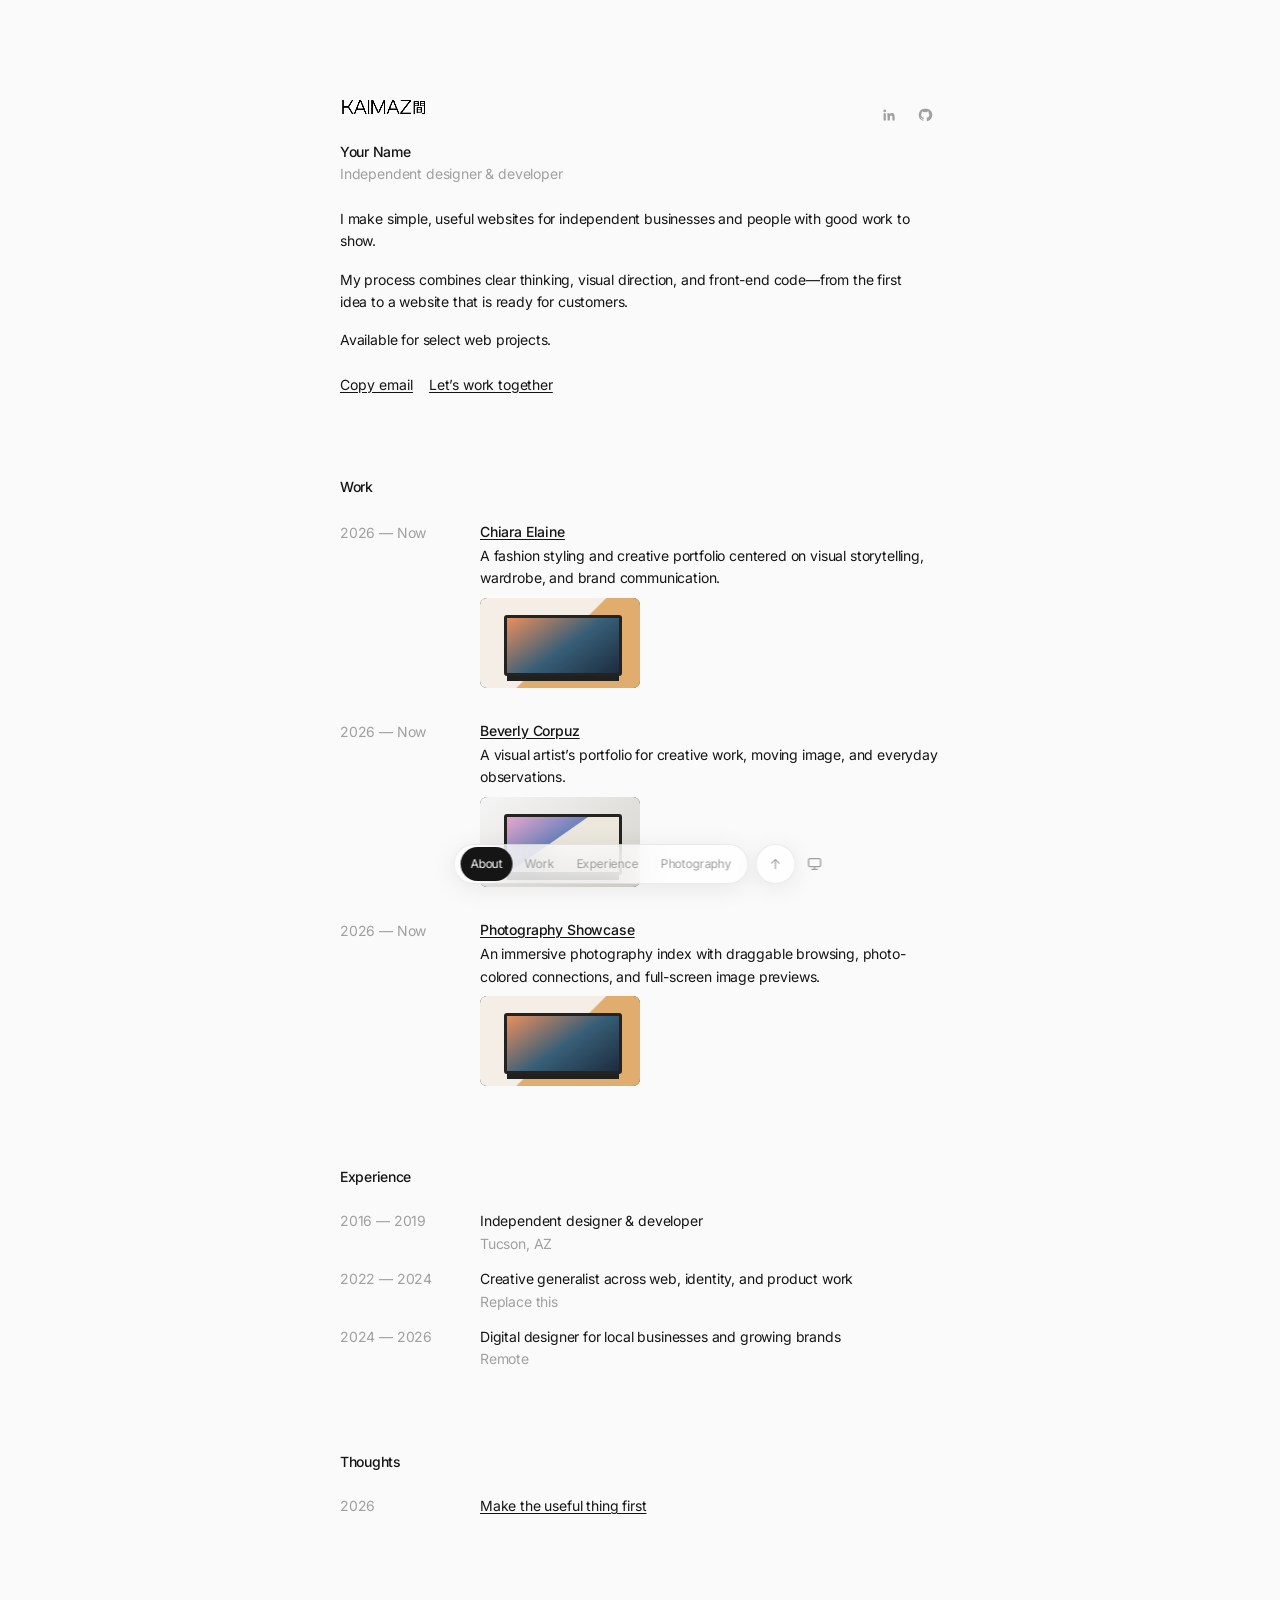
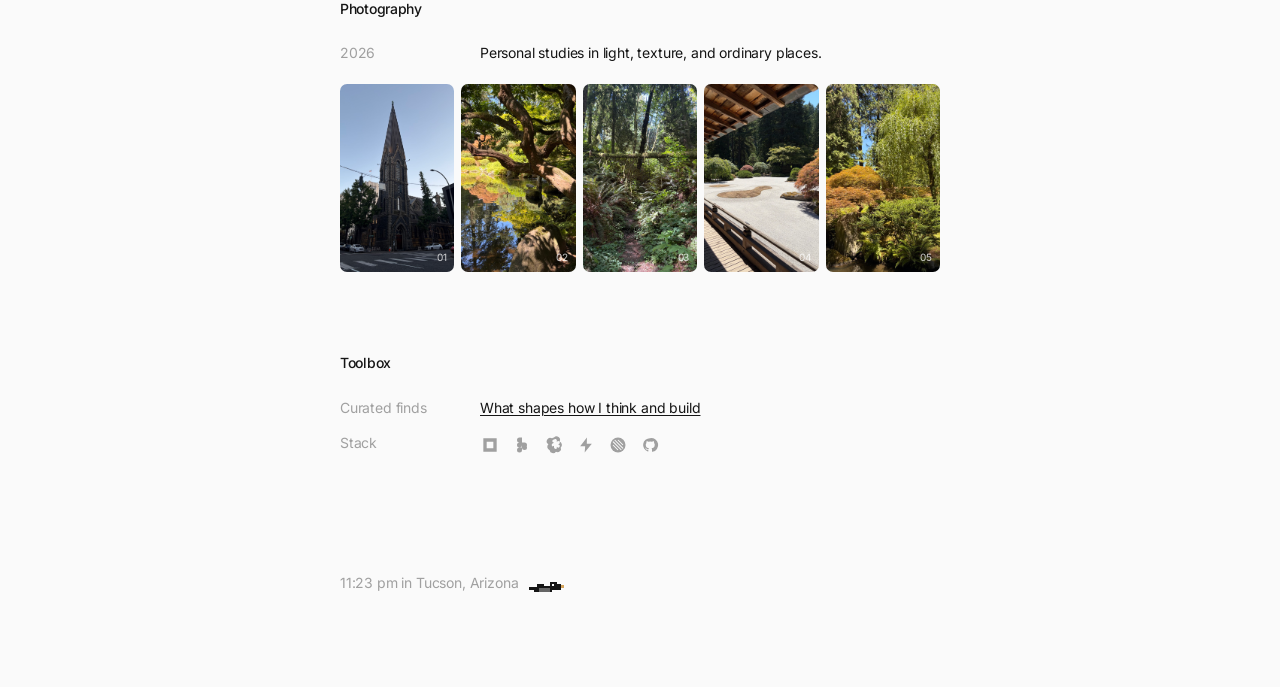
==== commit 66bf7489: "Move Photography Showcase to bottom of portfolio" ====
--- a/industrial/index.html
+++ b/industrial/index.html
@@ -37,14 +37,6 @@
         <li class="work-item">
           <time>2026 — Now</time>
           <div>
-            <a class="project-link" href="../liquid-glass/" target="_blank" rel="noreferrer">Photography Showcase</a>
-            <p>An immersive photography index with draggable browsing, photo-colored connections, and full-screen image previews.</p>
-            <button class="preview-trigger" type="button" data-preview="photography" aria-haspopup="dialog">Open preview of Photography Showcase</button>
-          </div>
-        </li>
-        <li class="work-item">
-          <time>2026 — Now</time>
-          <div>
             <a class="project-link" href="https://chiaraelaine.com/" target="_blank" rel="noreferrer">Chiara Elaine</a>
             <p>A fashion styling and creative portfolio centered on visual storytelling, wardrobe, and brand communication.</p>
             <button class="preview-trigger" type="button" data-preview="chiara" aria-haspopup="dialog">Open preview of Chiara Elaine</button>
@@ -56,6 +48,14 @@
             <a class="project-link" href="https://www.beverlycorpuz.com/" target="_blank" rel="noreferrer">Beverly Corpuz</a>
             <p>A visual artist’s portfolio for creative work, moving image, and everyday observations.</p>
             <button class="preview-trigger" type="button" data-preview="beverly" aria-haspopup="dialog">Open preview of Beverly Corpuz</button>
+          </div>
+        </li>
+        <li class="work-item">
+          <time>2026 — Now</time>
+          <div>
+            <a class="project-link" href="../liquid-glass/" target="_blank" rel="noreferrer">Photography Showcase</a>
+            <p>An immersive photography index with draggable browsing, photo-colored connections, and full-screen image previews.</p>
+            <button class="preview-trigger" type="button" data-preview="photography" aria-haspopup="dialog">Open preview of Photography Showcase</button>
           </div>
         </li>
       </ol>
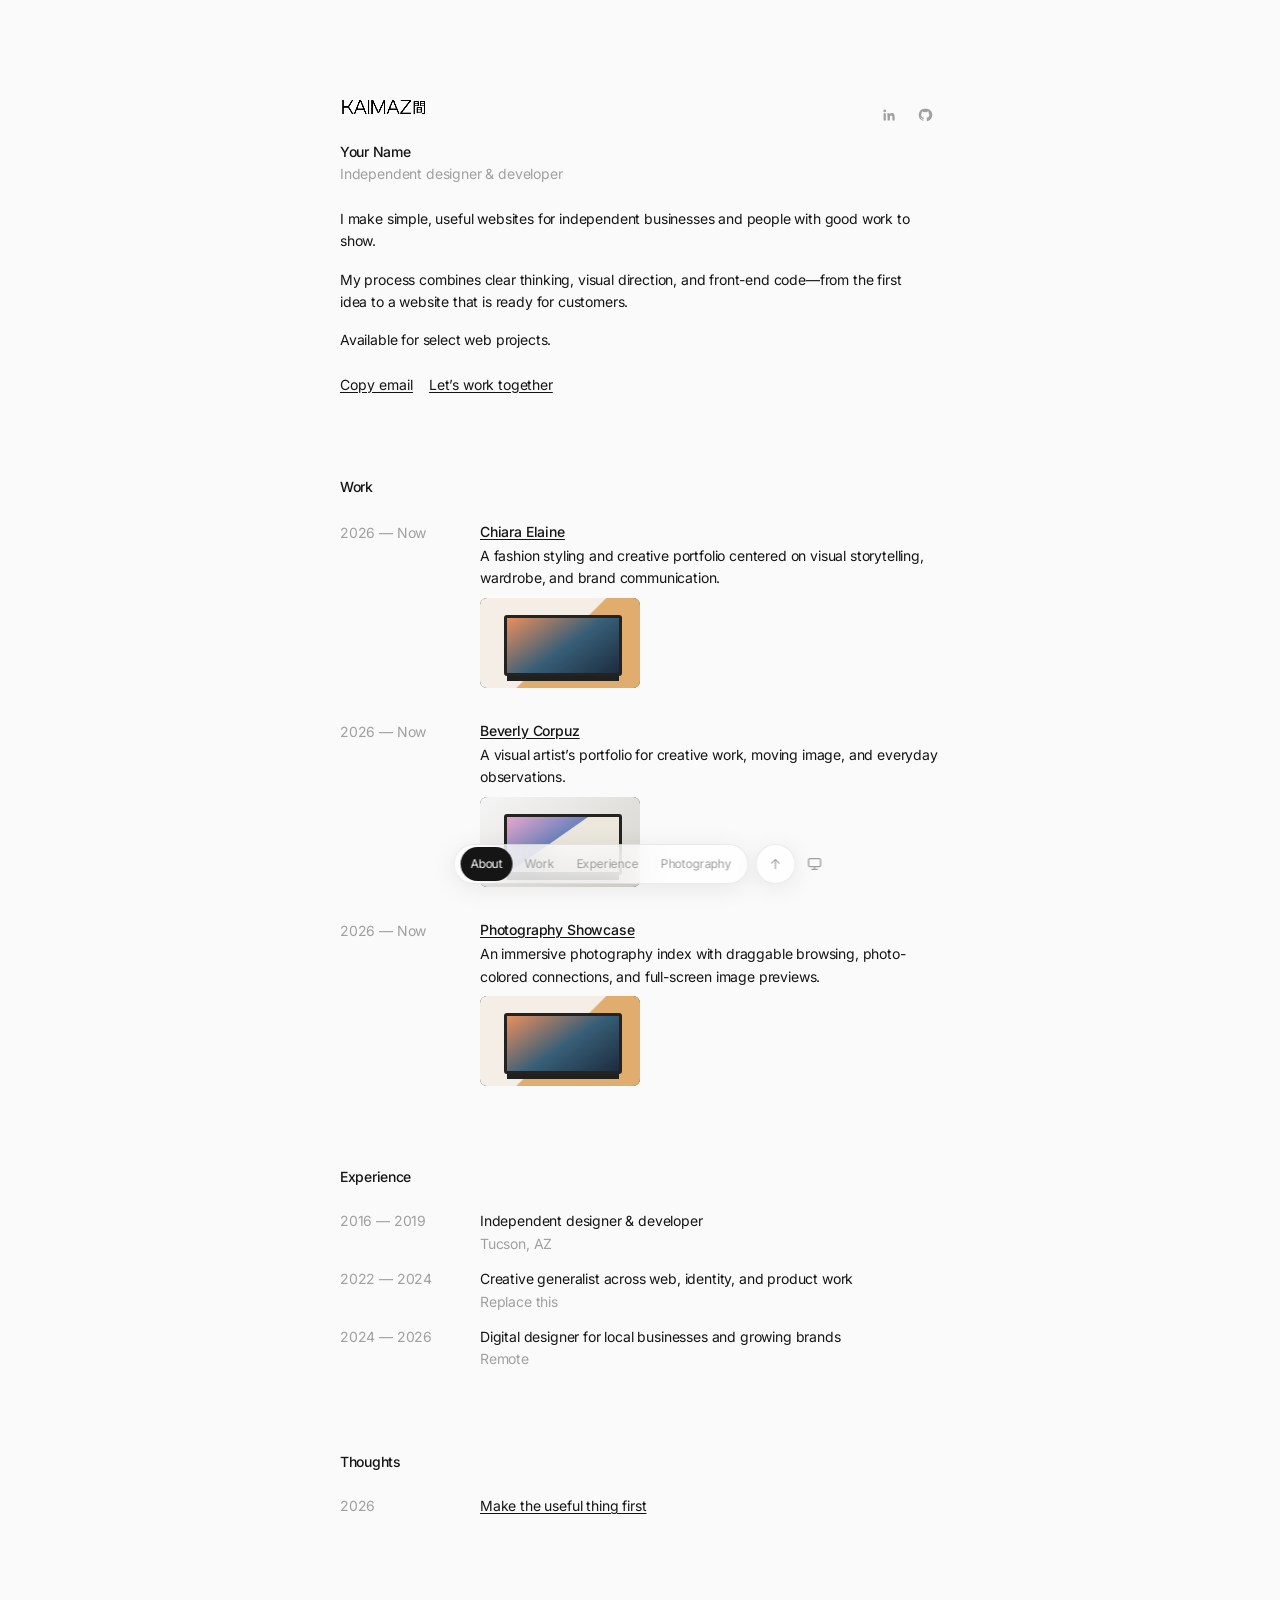
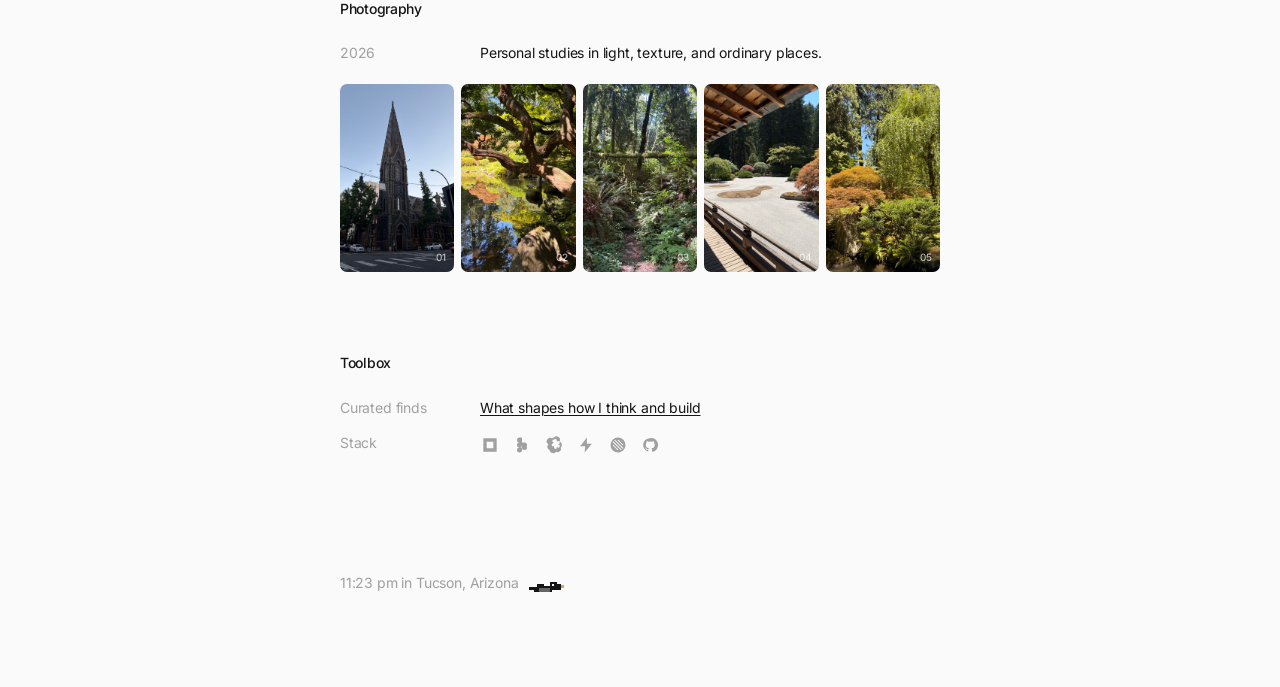
==== commit 57d313b3: "Add full photo previews to portfolio gallery" ====
--- a/industrial/index.html
+++ b/industrial/index.html
@@ -79,11 +79,11 @@
       <h2 id="photography-heading">Photography</h2>
       <div class="photo-note"><time>2026</time><p>Personal studies in light, texture, and ordinary places.</p></div>
       <div class="photo-strip" aria-label="Photography studies">
-        <figure class="photo"><img src="./assets/photo-church.jpg" alt="Church tower at dusk" /><span>01</span></figure>
-        <figure class="photo"><img src="./assets/photo-branches.jpg" alt="Tree branches over water" /><span>02</span></figure>
-        <figure class="photo"><img src="./assets/photo-forest.jpg" alt="Forest trail in dappled light" /><span>03</span></figure>
-        <figure class="photo"><img src="./assets/photo-garden.jpg" alt="Garden viewed from a wooden pavilion" /><span>04</span></figure>
-        <figure class="photo"><img src="./assets/photo-trees.jpg" alt="Evergreen trees and bright leaves" /><span>05</span></figure>
+        <button class="photo photo-preview-trigger" type="button" data-preview="photo-church" aria-label="View Church tower at dusk"><img src="./assets/photo-church.jpg" alt="Church tower at dusk" /><span>01</span></button>
+        <button class="photo photo-preview-trigger" type="button" data-preview="photo-branches" aria-label="View Tree branches over water"><img src="./assets/photo-branches.jpg" alt="Tree branches over water" /><span>02</span></button>
+        <button class="photo photo-preview-trigger" type="button" data-preview="photo-forest" aria-label="View Forest trail in dappled light"><img src="./assets/photo-forest.jpg" alt="Forest trail in dappled light" /><span>03</span></button>
+        <button class="photo photo-preview-trigger" type="button" data-preview="photo-garden" aria-label="View Garden viewed from a wooden pavilion"><img src="./assets/photo-garden.jpg" alt="Garden viewed from a wooden pavilion" /><span>04</span></button>
+        <button class="photo photo-preview-trigger" type="button" data-preview="photo-trees" aria-label="View Evergreen trees and bright leaves"><img src="./assets/photo-trees.jpg" alt="Evergreen trees and bright leaves" /><span>05</span></button>
       </div>
     </section>
 
--- a/industrial/styles.css
+++ b/industrial/styles.css
@@ -91,6 +91,8 @@
 .photo-note p { margin: 0; }
 .photo-strip { display: grid; grid-template-columns: repeat(5, minmax(96px, 1fr)); gap: 7px; width: 100%; overflow: hidden; }
 .photo { position: relative; height: 188px; margin: 0; overflow: hidden; border-radius: 7px; background: #2d343c; }
+.photo-preview-trigger { display: block; width: 100%; padding: 0; border: 0; color: inherit; text-align: left; cursor: zoom-in; }
+.photo-preview-trigger:focus-visible { outline: 2px solid var(--text); outline-offset: 3px; }
 .photo img { display: block; width: 100%; height: 100%; object-fit: cover; transition: transform .3s ease; }
 .photo span { position: absolute; right: 8px; bottom: 7px; color: white; font-size: 10px; opacity: .78; }
 .photo:hover img { transform: scale(1.07); }
